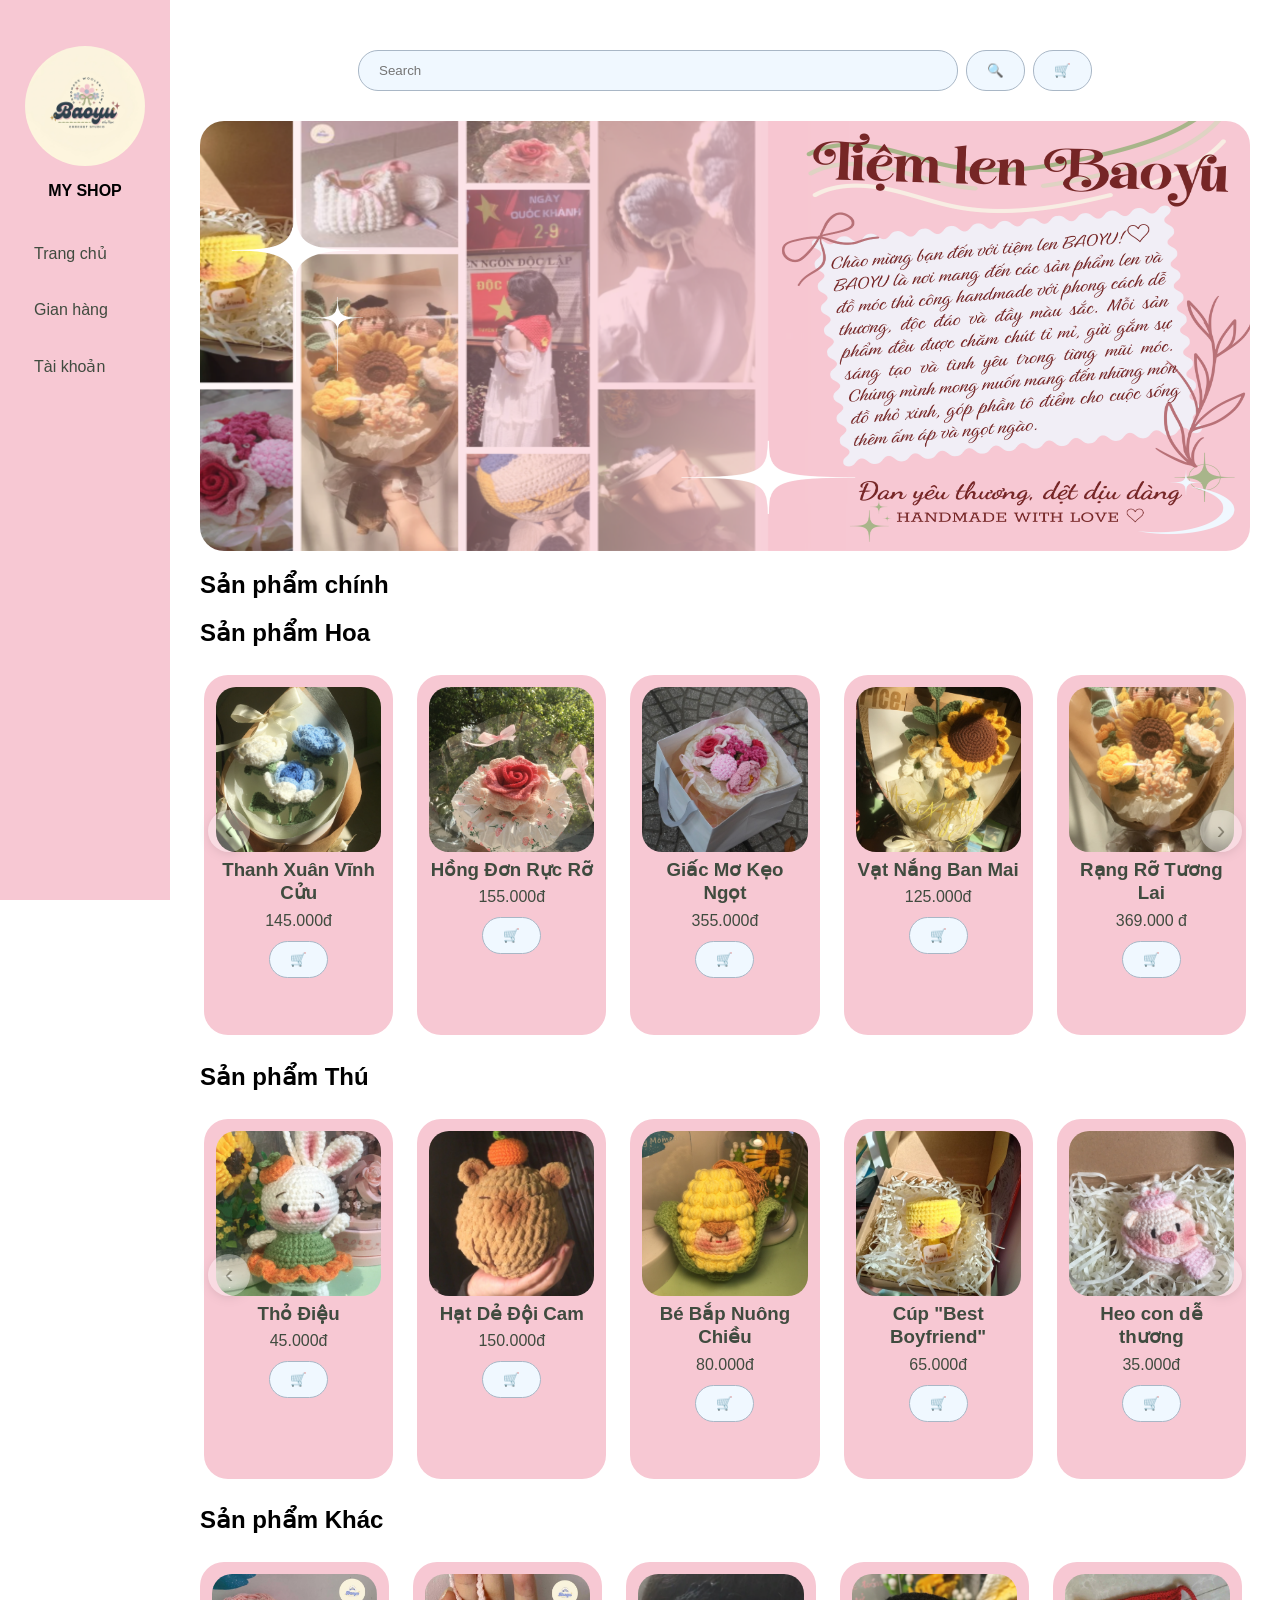
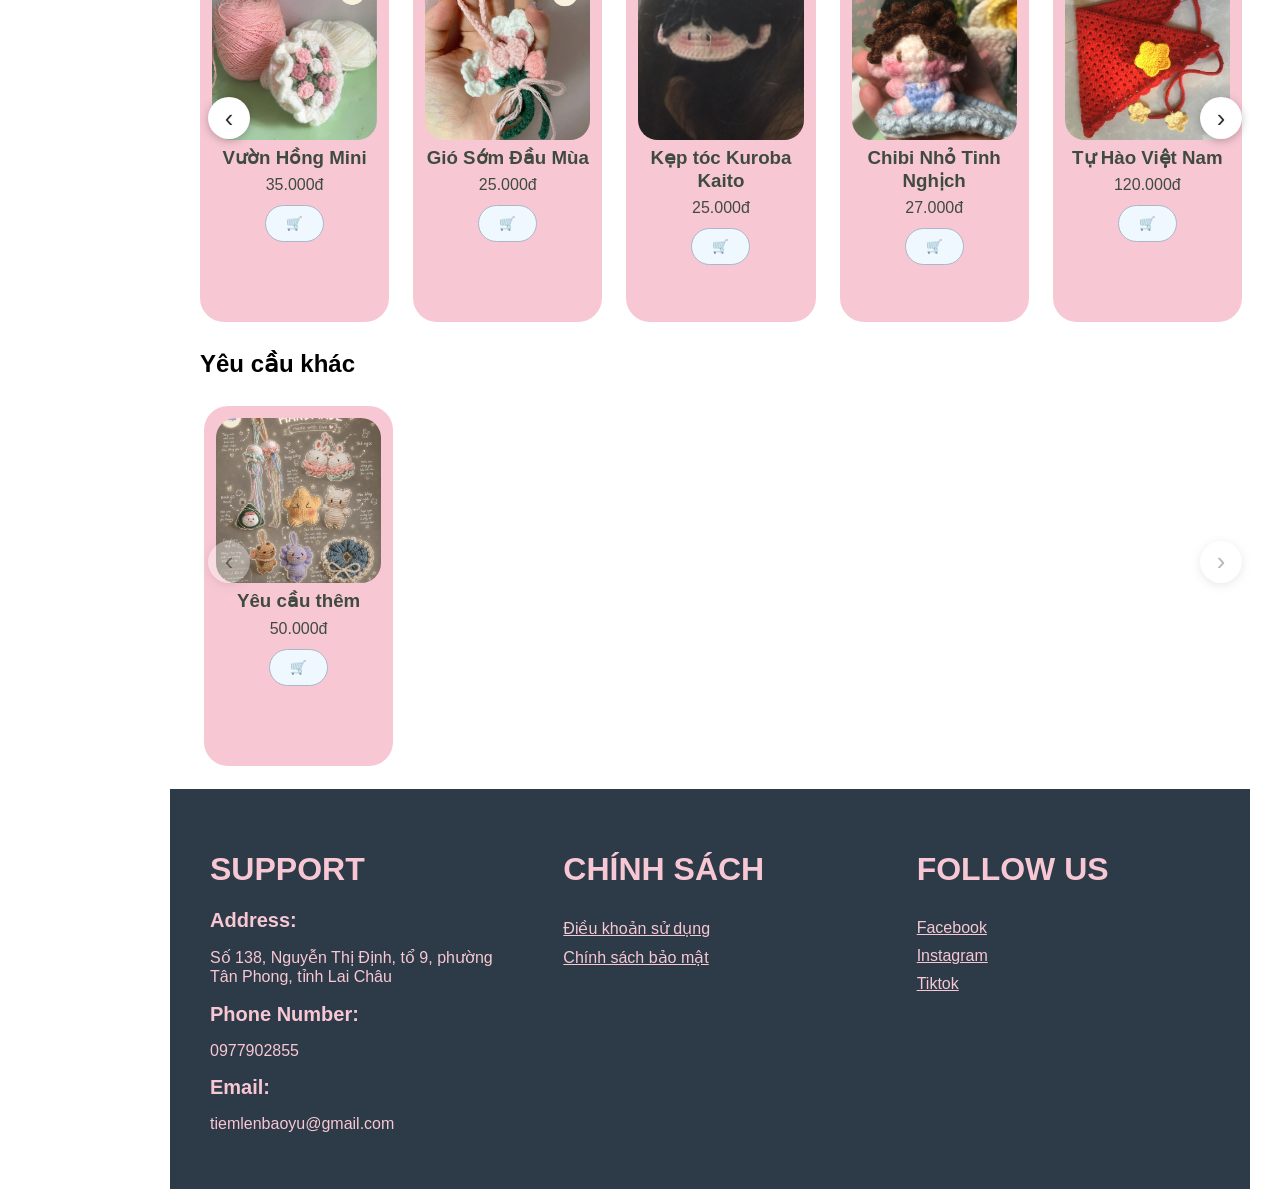
==== index.html @ 22765536 "Add files via upload" ====
<!doctype html>
<html lang="vi">
   <head>
     <meta charset="UTF-8">
     <meta name="viewport" content="width=device-width, initial-scale=1.0">
     <link 
     rel="stylesheet" 
     href="style.css">
     <script src="script.js" defer></script>
     <title>Tiệm len của Baoyuu</title>
   </head>
   <body>
      <header>
         <div class="search-box">
            <input type="text" id="search-input" placeholder="Search" autocomplete="off">
            <button type="button" id="search-btn"> 🔍 </button>
            <button type="button" id="cart-open"> 🛒 </button>
         </div>
      </header>

      <main>
         <div class="container">
            <aside class="left">
               <div class="logo">
                  <img 
                  src="logo 1.jpg"
                  alt="logo">
                  <strong>MY SHOP</strong>
               </div>

               <nav class="menu">
                  <a href="#home">Trang chủ</a>
                  <a href="#shop">Gian hàng</a>
                  <a href="dang-nhap.html">Tài khoản</a>
               </nav>
               
            </aside>
         </div>

         <div class="main-content">
            <section class="about-us" id="home">
               <img src="aboutus.png">
            </section>

   <!-- Gian hàng chính -->
            <section class="main-shop" id="shop">
               <h1> Sản phẩm chính </h1>
            </section>

      <!-- SẢN PHẨM HOA -->
            <section class="slider-wrap">
               <div class="title">
                  <h2> Sản phẩm Hoa</h2>
               </div>

               <button class="slider-btn prev" type="button" aria-label="Xem sản phẩm trước">‹</button>
               <div class="slider-track">
                  <div class="sp">
                     <img src="Sản phẩm\SP Hoa\Blue-rose (1).jpg" alt="Hoa hồng xanh">
                     <h3> Thanh Xuân Vĩnh Cửu </h3>
                     <p class="price"> 145.000đ </p>
                     <button id="add-to-cart" class="cart-1st" data-img="Sản phẩm\SP Hoa\Blue-rose (1).jpg" data-id="Blue-rose" data-name="Thanh Xuân Vĩnh Cửu" data-price="145000">
                        🛒 
                     </button>
                  </div>

                  <div class="sp">
                     <img src="Sản phẩm\SP Hoa\red-rose.jpg" alt="Hoa hồng đỏ">
                     <h3> Hồng Đơn Rực Rỡ </h3>
                     <p class="price"> 155.000đ </p>
                     <button id="add-to-cart" class="cart-1st" data-img="Sản phẩm\SP Hoa\red-rose.jpg" data-id="red-rose" data-name="Hồng Đơn Rực Rỡ " data-price="155000">
                        🛒 
                     </button>
                  </div>

                  <div class="sp">
                     <img src="Sản phẩm\SP Hoa\rose(1).jpg" alt="Hoa hồng">
                     <h3> Giấc Mơ Kẹo Ngọt </h3>
                     <p class="price"> 355.000đ </p>
                     <button id="add-to-cart" class="cart-1st" data-img="Sản phẩm\SP Hoa\rose(1).jpg" data-id="rose" data-name="Giấc Mơ Kẹo Ngọt" data-price="355000">
                        🛒 
                     </button>
                  </div>

                  <div class="sp">
                     <img src="Sản phẩm\SP Hoa\Sunflower-bé (1).jpg" alt="Hướng dương bé">
                     <h3> Vạt Nắng Ban Mai </h3>
                     <p class="price"> 125.000đ </p>
                     <button id="add-to-cart" class="cart-1st" data-img="Sản phẩm\SP Hoa\Sunflower-bé (1).jpg" data-id="sunflower" data-name="Vạt Nắng Ban Mai" data-price="125000">
                        🛒 
                     </button>
                  </div>

                  <div class="sp">
                     <img src="Sản phẩm\SP Hoa\Sunflower-to (4).jpg" alt="Hướng dương bé">
                     <h3> Rạng Rỡ Tương Lai </h3>
                     <p class="price"> 369.000 đ </p>
                     <button id="add-to-cart" class="cart-1st" data-img="Sản phẩm\SP Hoa\Sunflower-to (4).jpg" data-id="sunflower-to" data-name="Rạng Rỡ Tương Lai" data-price="369000">
                        🛒 
                     </button>
                  </div>
               </div>

               <button class="slider-btn next" type="button" aria-label="Xem sản phẩm sau">›</button>
            </section>

      <!-- SẢN PHẨM THÚ -->
            <section class="slider-wrap">
               <div class="title">
                     <h2> Sản phẩm Thú</h2>
               </div>
               <button class="slider-btn prev" type="button" aria-label="Xem sản phẩm trước">‹</button>
               <div class="slider-track">
                  <div class="sp">
                     <img src="Sản phẩm\SP Thú\bun (1).jpg" alt="Thỏ">
                     <h3> Thỏ Điệu </h3>
                     <p class="price"> 45.000đ </p>
                     <button id="add-to-cart" class="cart-1st" data-img="Sản phẩm\SP Thú\bun (1).jpg" data-id="tho-01" data-name="Thỏ Điệu" data-price="45000">
                        🛒 
                     </button>
                  </div>

                  <div class="sp">
                     <img src="Sản phẩm\SP Thú\capy (1).jpg" alt="Capybara">
                     <h3> Hạt Dẻ Đội Cam </h3>
                     <p class="price"> 150.000đ </p>
                     <button id="add-to-cart" class="cart-1st" data-img="Sản phẩm\SP Thú\capy (1).jpg" data-id="capy-01" data-name="Hạt Dẻ Đội Cam" data-price="150000">
                        🛒 
                     </button>
                  </div>

                  <div class="sp">
                     <img src="Sản phẩm\SP Thú\corn (1).jpg" alt="Ngô">
                     <h3> Bé Bắp Nuông Chiều </h3>
                     <p class="price"> 80.000đ </p>
                     <button id="add-to-cart" class="cart-1st" data-img="Sản phẩm\SP Thú\corn (1).jpg" data-id="corn-01" data-name="Bé Bắp Nuông Chiều" data-price="80000">
                        🛒 
                     </button>
                  </div>

                  <div class="sp">
                     <img src="Sản phẩm\SP Thú\cup (1).jpg" alt="Cup">
                     <h3> Cúp "Best Boyfriend"</h3>
                     <p class="price"> 65.000đ </p>
                     <button id="add-to-cart" class="cart-1st" data-img="Sản phẩm\SP Thú\cup (1).jpg" data-id="cup-01" data-name="Cúp Best Boyfriend" data-price="65000">
                        🛒 
                     </button>
                  </div>

                  <div class="sp">
                     <img src="Sản phẩm\SP Thú\heo(5).jpg" alt="Heo">
                     <h3> Heo con dễ thương </h3>
                     <p class="price"> 35.000đ </p>
                     <button id="add-to-cart" class="cart-1st" data-img="Sản phẩm\SP Thú\heo(5).jpg" data-id="heo" data-name="Heo con dễ thương" data-price="35000">
                        🛒 
                     </button>
                  </div>
               </div>

               <button class="slider-btn next" type="button" aria-label="Xem sản phẩm sau">›</button>
            </section>

      <!-- SẢN PHẨM KHÁC -->
            <section class="slider-wrap">
               <div class="title">
                     <h2> Sản phẩm Khác</h2>
               </div>

               <button class="slider-btn prev" type="button" aria-label="Xem sản phẩm trước">‹</button>
               <div class="slider-track">
                  <div class="sp">
                     <img src="Sản phẩm\SP Khác\Bó hồng mini.jpg" alt="minirose">
                     <h3> Vườn Hồng Mini </h3>
                     <p class="price"> 35.000đ </p>
                     <button id="add-to-cart" class="cart-1st" data-img="Sản phẩm\SP Khác\Bó hồng mini.jpg" data-id="minirose" data-name="Vườn Hồng Mini" data-price="35000">
                        🛒 
                     </button>
                  </div>

                  <div class="sp">
                     <img src="Sản phẩm\SP Khác\charm hoa.jpg" alt="charm-hoa">
                     <h3> Gió Sớm Đầu Mùa </h3>
                     <p class="price"> 25.000đ </p>
                     <button id="add-to-cart" class="cart-1st" data-img="Sản phẩm\SP Khác\charm hoa.jpg" data-id="charm-hoa" data-name="Gió Sớm Đầu Mùa" data-price="25000">
                        🛒 
                     </button>
                  </div>

                  <div class="sp">
                     <img src="Sản phẩm\SP Khác\Kẹp (1).jpg" alt="Kẹp">
                     <h3> Kẹp tóc Kuroba Kaito </h3>
                     <p class="price"> 25.000đ </p>
                     <button id="add-to-cart" class="cart-1st" data-img="Sản phẩm\SP Khác\Kẹp (1).jpg" data-id="kep" data-name="Kẹp tóc Kuroba Kaito" data-price="25000">
                        🛒 
                     </button>
                  </div>

                  <div class="sp">
                     <img src="Sản phẩm\SP Khác\kẹp full body (1).jpg" alt="Kẹp doll">
                     <h3> Chibi Nhỏ Tinh Nghịch </h3>
                     <p class="price"> 27.000đ </p>
                     <button id="add-to-cart" class="cart-1st" data-img="Sản phẩm\SP Khác\kẹp full body (1).jpg" data-id="kep-doll" data-name="Chibi Nhỏ Tinh Nghịch" data-price="27000">
                        🛒 
                     </button>
                  </div>

                  <div class="sp">
                     <img src="Sản phẩm\SP Khác\khăn cờ đỏ (1).jpg" alt="Khăn">
                     <h3> Tự Hào Việt Nam </h3>
                     <p class="price"> 120.000đ </p>
                     <button id="add-to-cart" class="cart-1st" data-img="Sản phẩm\SP Khác\khăn cờ đỏ (1).jpg" data-id="khan" data-name="Tự Hào Việt Nam" data-price="120000">
                        🛒 
                     </button>
                  </div>

                  <div class="sp">
                     <img src="Sản phẩm\SP Khác\Túi may mắn (1).jpg" alt="túi">
                     <h3> Túi Tấm Cám "Kẹo Bông Điệu Đà" </h3>
                     <p class="price"> 45.000đ </p>
                     <button id="add-to-cart" class="cart-1st" data-img="Sản phẩm\SP Khác\Túi may mắn (1).jpg" data-id="tui" data-name="Túi Tấm Cám Kẹo Bông Điệu Đà" data-price="45000">
                        🛒 
                     </button>
                  </div>

                  <div class="sp">
                     <img src="Sản phẩm\SP Khác\túi đeo tay.jpg" alt="túi đeo">
                     <h3> Mây Trắng Quai Hồng </h3>
                     <p class="price"> 200.000đ </p>
                     <button id="add-to-cart" class="cart-1st" data-img="Sản phẩm\SP Khác\túi đeo tay.jpg" data-id="tui-deo" data-name="Mây Trắng Quai Hồng" data-price="20000">
                        🛒 
                     </button>
                  </div>

                  <div class="sp">
                     <img src="Sản phẩm\SP Khác\Túi-sao (1).jpg" alt="Túi sao">
                     <h3> Ngôi Sao May Mắn </h3>
                     <p class="price"> 180.000đ </p>
                     <button id="add-to-cart" class="cart-1st" data-img="Sản phẩm\SP Khác\Túi-sao (1).jpg" data-id="tui-sao" data-name="Ngôi Sao May Mắn" data-price="180000">
                        🛒 
                     </button>
                  </div>

                  <div class="sp">
                     <img src="Sản phẩm\SP Khác\Volleyball (1).jpg" alt="volleyball">
                     <h3> Bóng Chuyền Năng Động </h3>
                     <p class="price"> 220.000đ </p>
                     <button id="add-to-cart" class="cart-1st" data-img="Sản phẩm\SP Khác\Volleyball (1).jpg" data-id="volleyball" data-name="Bóng Chuyền Năng Động" data-price="220000">
                        🛒 
                     </button>
                  </div>

                  <div class="sp">
                     <img src="Sản phẩm\SP Khác\Scrunches (1).jpg" alt="Scrunches">
                     <h3> Mây Xanh Điệu Đà </h3>
                     <p class="price"> 55.000đ </p>
                     <button id="add-to-cart" class="cart-1st" data-img="Sản phẩm\SP Khác\Scrunches (1).jpg" data-id="Scrunches" data-name="Mây Xanh Điệu Đà " data-price="55000">
                        🛒 
                     </button>
                  </div>

               </div>

               <button class="slider-btn next" type="button" aria-label="Xem sản phẩm sau">›</button>
            </section>

      <!-- YÊU CẦU RIÊNG -->
            <section class="slider-wrap">
               <div class="title">
                     <h2> Yêu cầu khác </h2>
               </div>

               <button class="slider-btn prev" type="button" aria-label="Xem sản phẩm trước">‹</button>
               <div class="slider-track">
                  <div class="sp">
                     <img src="Sản phẩm\SP Khác\móc khóa xinh.jpg" alt="Custom">
                     <h3> Yêu cầu thêm </h3>
                     <p class="price"> 50.000đ </p>
                     <button id="add-to-cart" class="cart-1st" data-img="Sản phẩm\SP Khác\móc khóa xinh.jpg" data-id="custom" data-name="Yêu cầu thêm" data-price="50000">
                        🛒 
                     </button>
                  </div>
               </div>
               <button class="slider-btn next" type="button" aria-label="Xem sản phẩm sau">›</button>
            </section>
         </div>

   <!-- Pop-up theo dõi đơn -->
         <div id="order-cart" class="cart-overlay">
            <div class="cart-content">
               <button type="button" class="close-cart"> ✕ </button>
               <h2> GIỎ HÀNG CỦA BẠN </h2>

               <div id="cart-items">
                  <p class="empty-cart"> Chưa có sản phẩm nào trong giỏ hàng của bạn </p>
               </div>

               <div class="cart-summary">
                  <strong> Tổng tiền: <span id="cart-total">0đ</span></strong>
               </div>

               <label for="cart-note" class="note-label"> Ghi chú cho tiệm</label>
               <textarea id="cart-note" rows="3" maxlength="300"
                  placeholder="Ví dụ: đổi màu hoa sang hồng, gói quà, giao giờ hành chính..."></textarea>

               <button type="button" id="checkout-btn" class="checkout-btn">Thanh toán</button>

            </div>
         </div>

      </main>

      
      <footer id="footer">

         <div class="footer-column">
            <h1> SUPPORT </h1>
            <div class="support-item">
               <h2> Address: </h2>
                  <p> Số 138, Nguyễn Thị Định, tổ 9, phường Tân Phong, tỉnh Lai Châu </p>

               <h2> Phone Number: </h2>
                  <p> 0977902855 </p>

               <h2> Email: </h2>
                  <p> tiemlenbaoyu@gmail.com </p>
            </div>
         </div>
         
         <div class="footer-column">
            <div class="follow">
               <h1> CHÍNH SÁCH </h1>

               <a href="dieu-khoan.html"> Điều khoản sử dụng </a>
               <a href="chinh-sach-bao-mat.html"> Chính sách bảo mật </a>
            </div>
         </div>

         <div class="footer-column">
            <div class="follow">
               <h1> FOLLOW US </h1>

               <a href="https://www.facebook.com/share/1FycUF4z9r/?mibextid=wwXIfr "> Facebook </a>
               <a href="https://www.instagram.com/dbngoc_181"> Instagram </a>
               <a href="https://www.tiktok.com/@baoyu181"> Tiktok </a>

            </div>
         </div>

      </footer>

      
   </body> 
</html>
---- style.css ----
* {
    box-sizing: border-box;
}
/*full screen*/
body {
    margin-left: 200px;
    margin-right: 30px;
    height: 100vh;
    font-family: Arial, Helvetica, sans-serif;
}
/*thanh tìm kiếm*/
.search-box {
    display: flex;
    gap: 8px;
    justify-content: center;
    margin-top: 50px;
}

.search-box input {
    width: 600px;
    padding: 12px 20px;
    border: 1px solid #A9B7C6;
    border-radius: 20px;
    outline: none;
    background-color: aliceblue;
;
}
.search-box button , .cart-1st {
    padding: 10px 20px;
    border: none;
    border-radius: 20px;
    cursor: pointer;
    background-color: aliceblue;
    border: 1px solid #A9B7C6;
}

/*About us*/
/*.about-us{
    display: flex;
    flex-direction: row;
    justify-content: center;
    width: 100%;
    gap: 20px;
}*/
.about-us img{
    width: 100%;
    height: 430px;
    background-color: #f7c8d3;
    border-radius: 24px;
    color: #A8B58A;

    display: block;
    justify-content: center;
    align-items: center;
    text-align: center;
    margin-top: 30px;
}

 /*sp chính*/
.slider-wrap {
    margin-bottom: 15px;
    display: block;
    color: #000;
    position: relative;
    width: 100%;
    min-width: 0;
}
.slider-track {
    /*display: flex;
    flex-direction: row;*/

    display: flex;
    gap: 24px;
    overflow-x: auto;
    scroll-snap-type: x mandatory;
    scroll-behavior: smooth;
    scrollbar-width: none;  /* ẩn thanh cuộn trên Firefox */
    padding: 8px 4px;
}
.slider-track::-webkit-scrollbar { display: none; } /* ẩn thanh cuộn trên Edge/Chrome */

.slider-track .sp {
    flex: 0 0 calc((100% - 4 * 24px) / 5);
    scroll-snap-align: start;

    display: flex;
    flex-direction: column;
    width: 180px;
    height: 360px;
    align-items: center;
    text-align: center;
    gap: 6px;
    padding: 12px;
    background-color:#f7c8d3;
    border-radius: 24px;
    color: #404b3f;

}

.slider-btn {
  position: absolute;
  top: 50%;
  transform: translateY(-50%);
  z-index: 2;
  width: 42px;
  height: 42px;
  border: 0;
  border-radius: 50%;
  background: #fff;
  color: #333;
  font-size: 1.6rem;
  line-height: 1;
  cursor: pointer;
  box-shadow: 0 2px 8px rgba(0, 0, 0, .25);
}
.slider-btn.prev { left: 8px; }
.slider-btn.next { right: 8px; }
.slider-btn:disabled { opacity: .35; cursor: default; }

/* Màn hình nhỏ: hiện 2 sản phẩm */
@media (max-width: 760px) {
    .slider-track .product { flex-basis: calc((100% - 24px) / 2); }
}

.slider-track .sp img {
   width: 100%;
   aspect-ratio: 1/1;
   object-fit: cover;
   border-radius: 20px;
}

.slider-track .sp h3,
.slider-track .sp p {
    margin: 0;
    line-height: 1.25;
}

.slider-track .sp button{
    margin-top: 4px
}

.main-content {
  min-width: 0;
  overflow-x: hidden;
}

/*Thanh bên trái*/
.left {
    width: 170px;
    height: 100vh;
    background-color: #f7c8d3;
    padding: 30px 20px;
    position: fixed;
    top: 0;
    left: 0;
}

/*logo*/
.logo {
    text-align: center;
    margin: auto;
    margin-top: 16px;
    margin-bottom: 30px;
}
.logo img {
    height: 120px;
    width: 120px;
    display: block;
    margin: auto;
    margin-bottom: 16px;
    border-radius: 90px;
}


/*Thanh điều hướng*/
.left nav a{
    display: block;
    text-decoration: none;
    color: #404b3f;
    padding: 14px;
    margin-bottom: 10px;
    border-radius: 8px;
}
.left nav a:hover {
    background-color: #A8B58A;
}

/*cuối trang*/
#footer {
    display: flex;
    justify-content: space-between;
    gap: 60px;
    padding: 40px;
    background-color:#2D3A47;
    margin-left: -30px;
    color: #f7c8d3;
}

.footer-column {
    flex: 1;
}

.footer-column h2 {
    font-size: 20px;
    margin-bottom: 15px;
}


.follow {
   display: flex;
   flex-direction: column;
   gap: 10px;
}
.follow a{
    color: #f7c8d3;
}

/*giỏ hàng pop up - ẩn*/
.cart-overlay {
    position: fixed;
    top: 0;
    right: -350px;
    width: 320px;
    height: 100%;
    background-color: #fff;
    box-shadow: -2px 0 8px rgba(0,0,0,0.2);
    padding: 16px;
    transition: right 0.3s;
    z-index: 1000;
}
.cart-overlay.open {
    right: 0
}

/*khung giỏ hàng pop up*/
.cart-content {
    display: flex;
    flex-direction: column;
    align-items: flex-start;
    gap: 8px;
}

.cart-item {
    display: flex;
    flex-direction: column;
    gap: 16px;   
    font-size: 14px;
}

.item-name {
  font-weight: bold;
  display: block;
}

.cart-summary {
  margin-top: 15px;
  padding-top: 10px;
  border-top: 2px solid #333;
  font-size: 16px;
}
.empty-cart {
    font-style: italic;
}

.note-label {
  display: block;
  margin: 18px 0 6px;
  font-weight: 700;
}
#cart-note {
  width: 100%;
  padding: 10px 12px;
  font: inherit;
  border: 1.5px solid #ccc;
  border-radius: 10px;
  resize: vertical;
}
#cart-note:focus-visible { outline: 3px solid #A8B58A; outline-offset: 2px; }

.checkout-btn {
  width: 100%;
  margin-top: 14px;
  padding: 14px;
  border: 0;
  border-radius: 10px;
  background: #A8B58A;
  color: #fff;
  font: inherit;
  font-weight: 700;
  font-size: 1rem;
  cursor: pointer;
}
.checkout-btn:hover { filter: brightness(.95); }
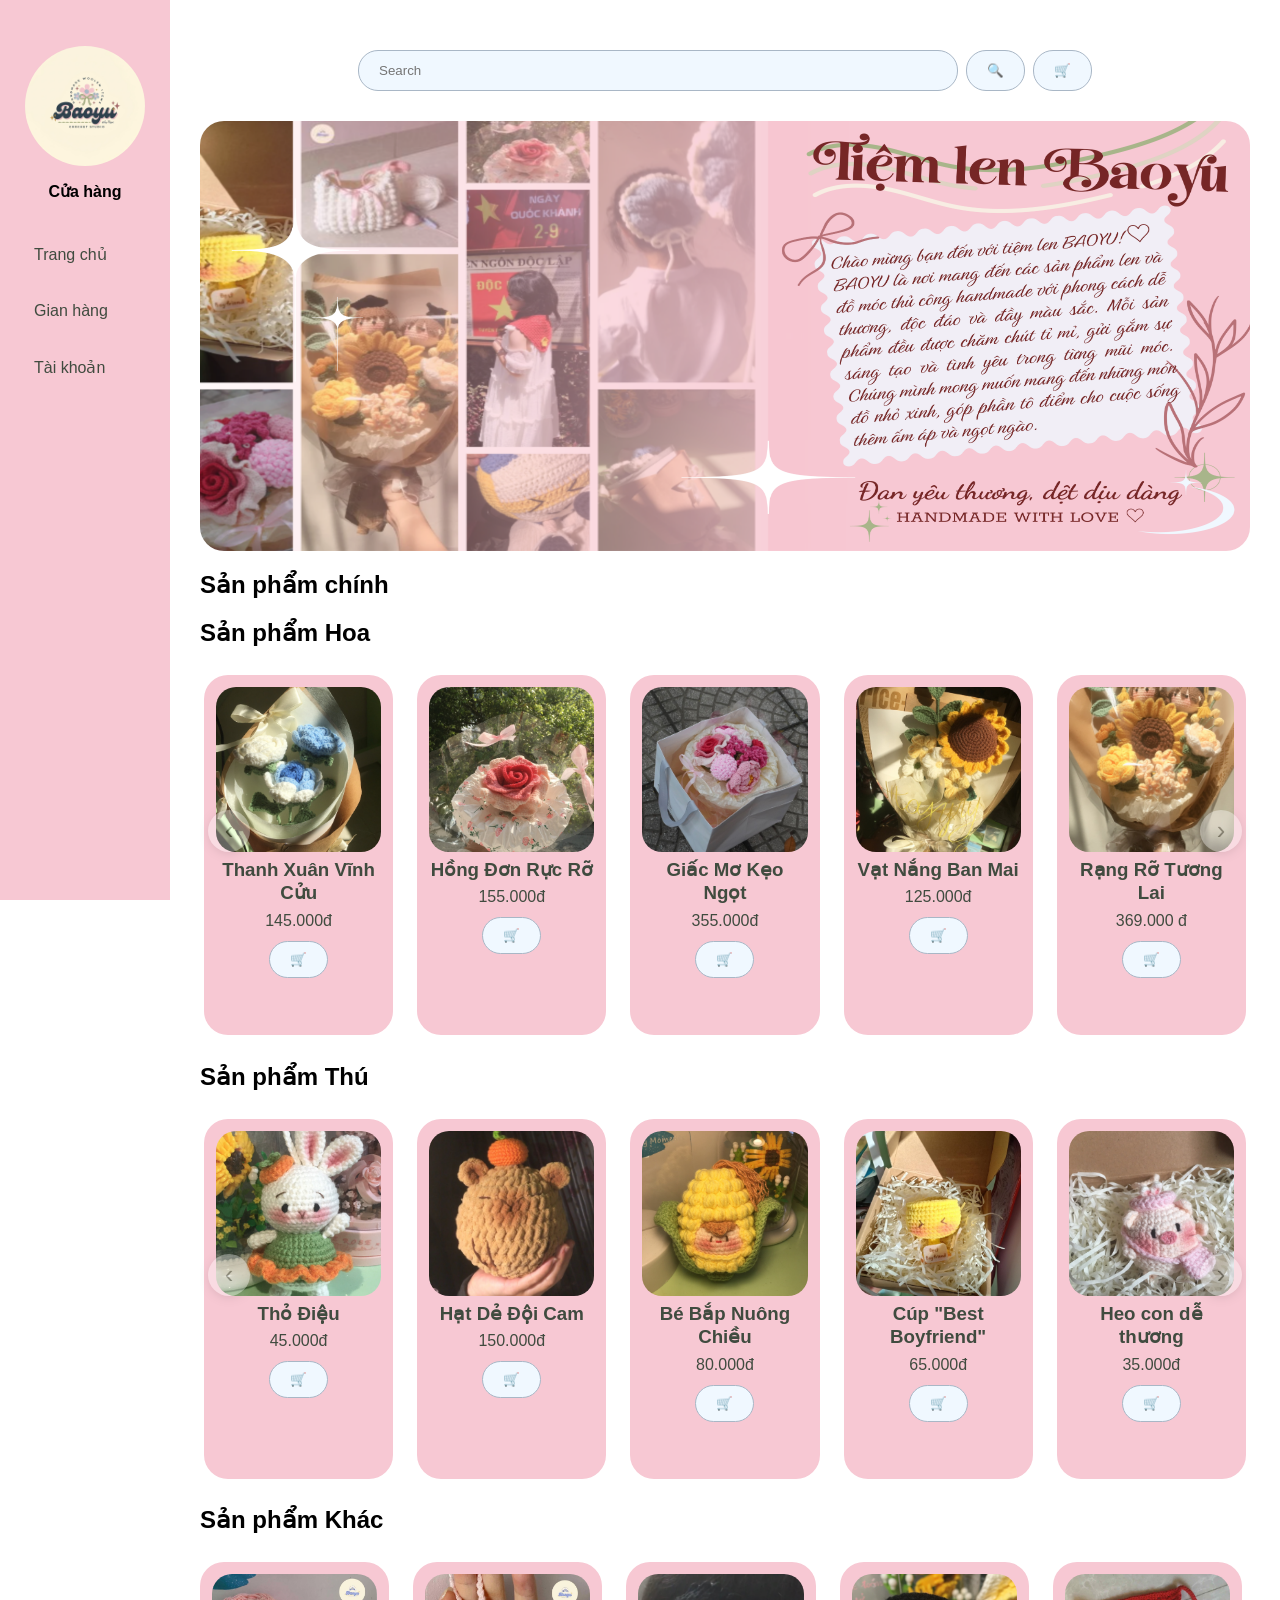
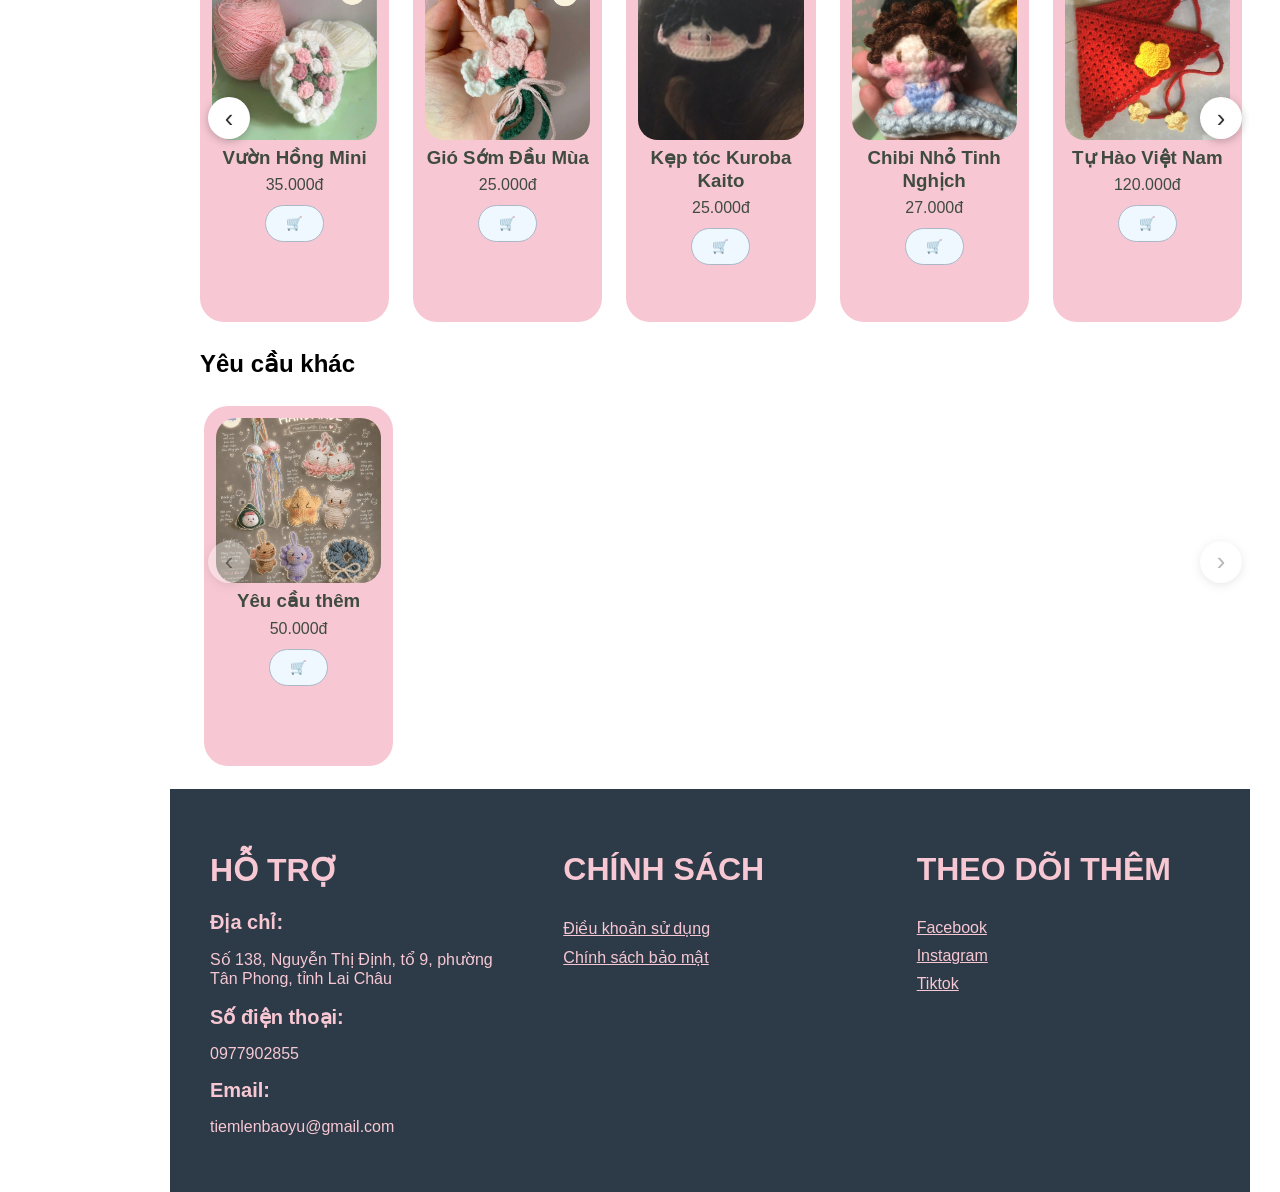
==== commit 02e368cf: "Update index.html" ====
--- a/index.html
+++ b/index.html
@@ -25,7 +25,7 @@
                   <img 
                   src="logo 1.jpg"
                   alt="logo">
-                  <strong>MY SHOP</strong>
+                  <strong>Cửa hàng</strong>
                </div>
 
                <nav class="menu">
@@ -313,12 +313,12 @@
       <footer id="footer">
 
          <div class="footer-column">
-            <h1> SUPPORT </h1>
+            <h1> HỖ TRỢ </h1>
             <div class="support-item">
-               <h2> Address: </h2>
+               <h2> Địa chỉ: </h2>
                   <p> Số 138, Nguyễn Thị Định, tổ 9, phường Tân Phong, tỉnh Lai Châu </p>
 
-               <h2> Phone Number: </h2>
+               <h2> Số điện thoại: </h2>
                   <p> 0977902855 </p>
 
                <h2> Email: </h2>
@@ -337,7 +337,7 @@
 
          <div class="footer-column">
             <div class="follow">
-               <h1> FOLLOW US </h1>
+               <h1> THEO DÕI THÊM </h1>
 
                <a href="https://www.facebook.com/share/1FycUF4z9r/?mibextid=wwXIfr "> Facebook </a>
                <a href="https://www.instagram.com/dbngoc_181"> Instagram </a>
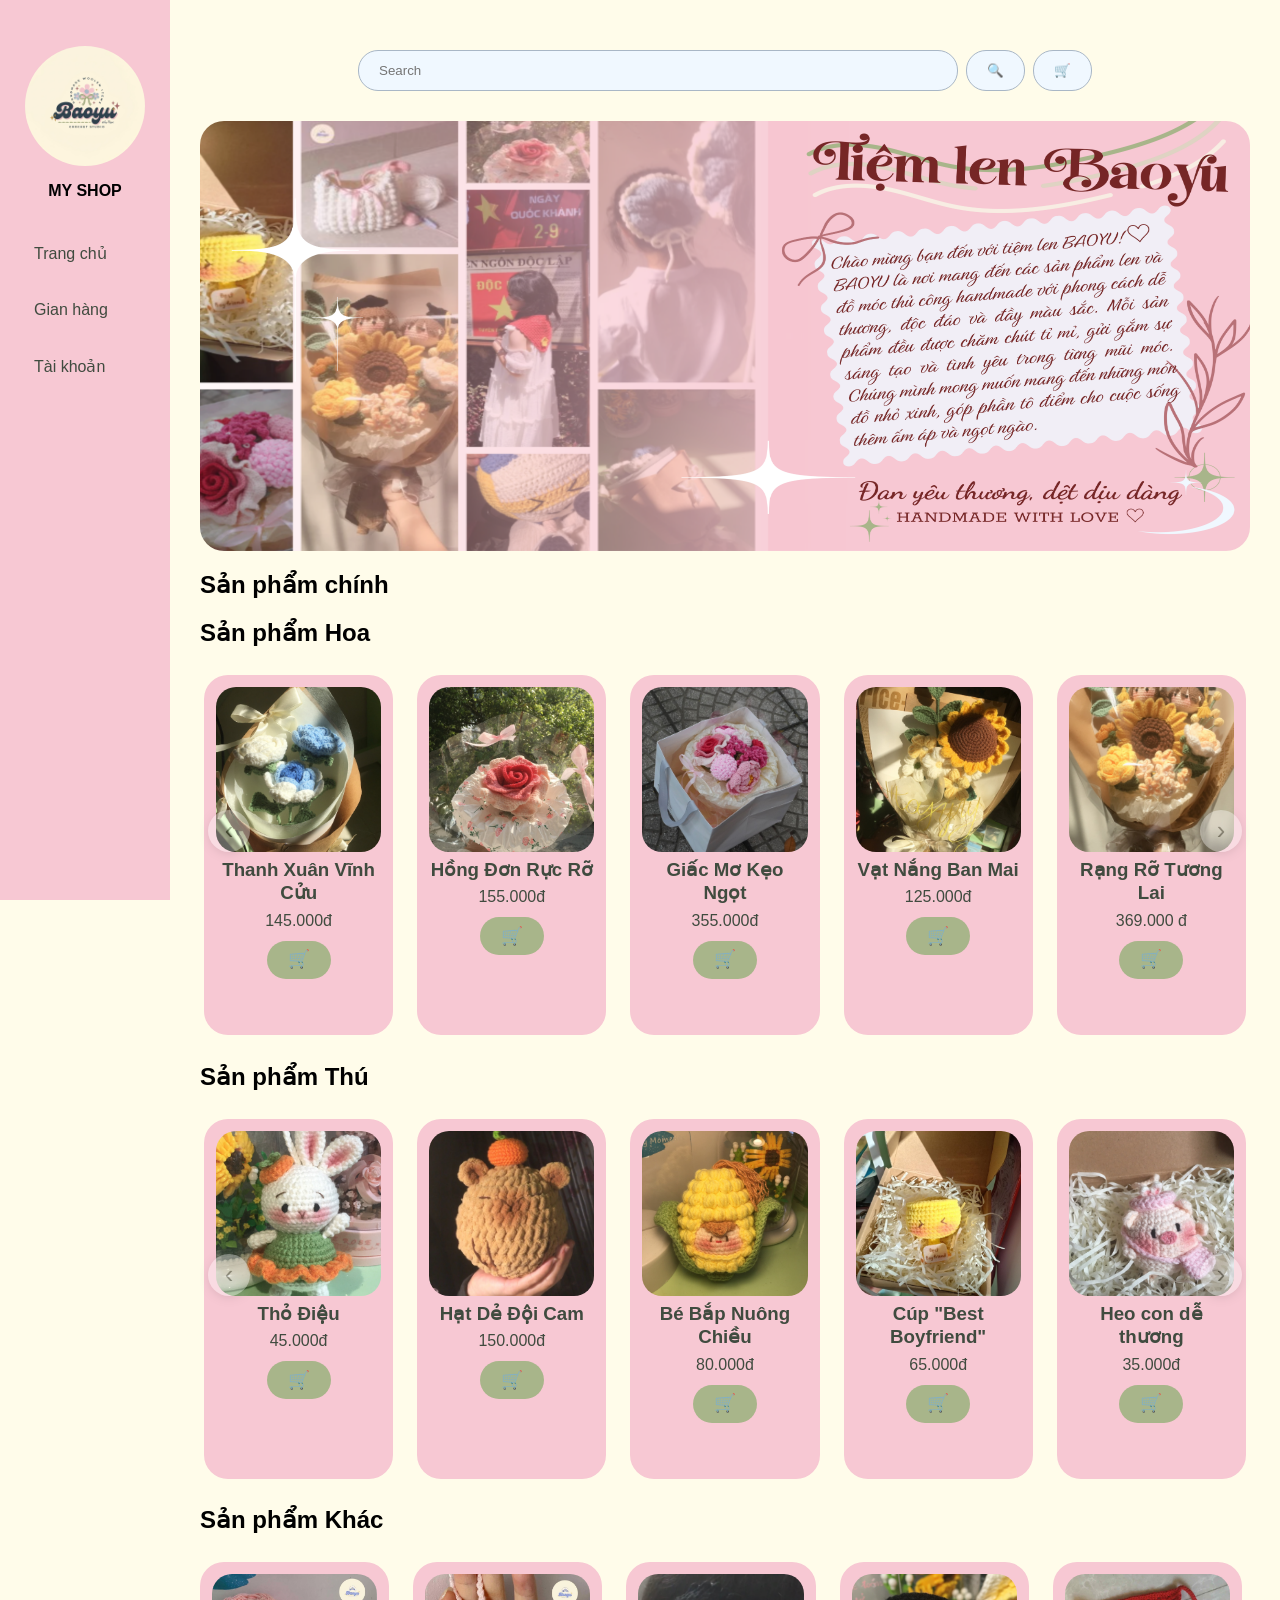
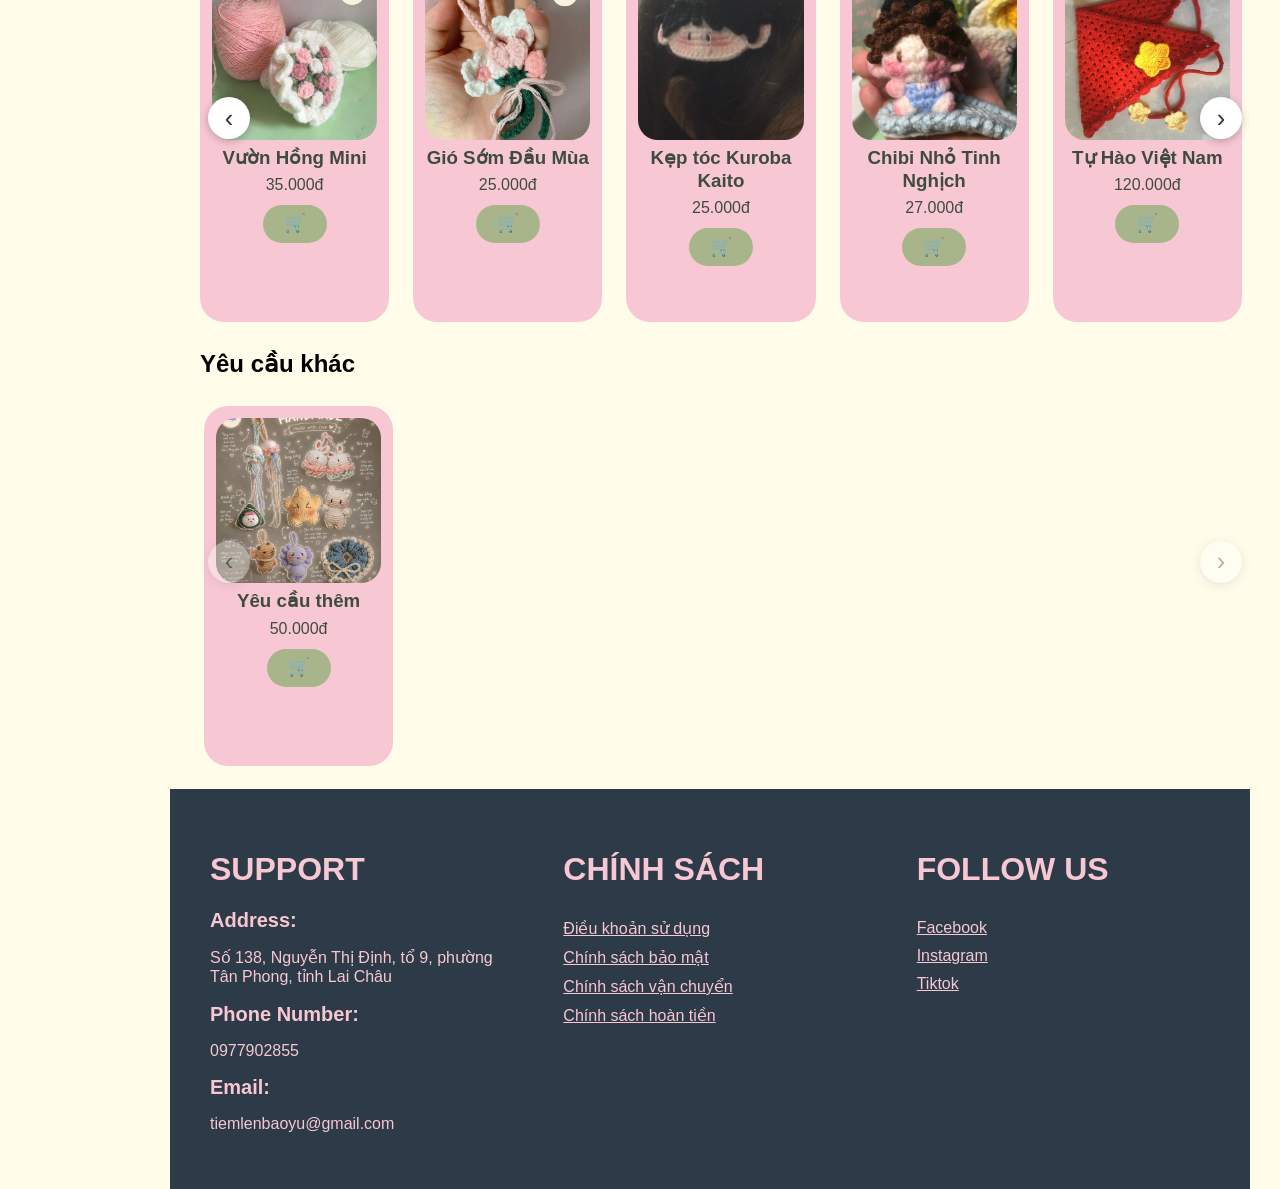
==== commit 92f6b7b2: "Update index.html" ====
--- a/index.html
+++ b/index.html
@@ -25,7 +25,7 @@
                   <img 
                   src="logo 1.jpg"
                   alt="logo">
-                  <strong>Cửa hàng</strong>
+                  <strong>MY SHOP</strong>
                </div>
 
                <nav class="menu">
@@ -226,7 +226,7 @@
                      <img src="Sản phẩm\SP Khác\túi đeo tay.jpg" alt="túi đeo">
                      <h3> Mây Trắng Quai Hồng </h3>
                      <p class="price"> 200.000đ </p>
-                     <button id="add-to-cart" class="cart-1st" data-img="Sản phẩm\SP Khác\túi đeo tay.jpg" data-id="tui-deo" data-name="Mây Trắng Quai Hồng" data-price="20000">
+                     <button id="add-to-cart" class="cart-1st" data-img="Sản phẩm\SP Khác\túi đeo tay.jpg" data-id="tui-deo" data-name="Mây Trắng Quai Hồng" data-price="200000">
                         🛒 
                      </button>
                   </div>
@@ -313,12 +313,12 @@
       <footer id="footer">
 
          <div class="footer-column">
-            <h1> HỖ TRỢ </h1>
+            <h1> SUPPORT </h1>
             <div class="support-item">
-               <h2> Địa chỉ: </h2>
+               <h2> Address: </h2>
                   <p> Số 138, Nguyễn Thị Định, tổ 9, phường Tân Phong, tỉnh Lai Châu </p>
 
-               <h2> Số điện thoại: </h2>
+               <h2> Phone Number: </h2>
                   <p> 0977902855 </p>
 
                <h2> Email: </h2>
@@ -332,12 +332,14 @@
 
                <a href="dieu-khoan.html"> Điều khoản sử dụng </a>
                <a href="chinh-sach-bao-mat.html"> Chính sách bảo mật </a>
+               <a href="chinh-sach-van-chuyen.html"> Chính sách vận chuyển</a>
+               <a href="chinh-sach-hoan-tien.html"> Chính sách hoàn tiền</a>
             </div>
          </div>
 
          <div class="footer-column">
             <div class="follow">
-               <h1> THEO DÕI THÊM </h1>
+               <h1> FOLLOW US </h1>
 
                <a href="https://www.facebook.com/share/1FycUF4z9r/?mibextid=wwXIfr "> Facebook </a>
                <a href="https://www.instagram.com/dbngoc_181"> Instagram </a>
--- a/style.css
+++ b/style.css
@@ -7,6 +7,7 @@
     margin-right: 30px;
     height: 100vh;
     font-family: Arial, Helvetica, sans-serif;
+    background-color: rgb(255, 252, 234);
 }
 /*thanh tìm kiếm*/
 .search-box {
@@ -290,4 +291,95 @@
   font-size: 1rem;
   cursor: pointer;
 }
-.checkout-btn:hover { filter: brightness(.95); }+.checkout-btn:hover { filter: brightness(.95); }
+
+/* ===== GIỎ HÀNG: DANH SÁCH CUỘN ĐƯỢC, TỔNG TIỀN CỐ ĐỊNH ===== */
+.cart-content {
+  height: 100%;
+  overflow: hidden;
+}
+#cart-items {
+  flex: 1 1 auto;
+  min-height: 0;          /* thiếu dòng này là không cuộn được */
+  width: 100%;
+  overflow-y: auto;
+  padding-right: 6px;
+}
+.close-cart,
+.cart-content > h2,
+.cart-summary,
+.note-label,
+#cart-note,
+.checkout-btn {
+  flex-shrink: 0;
+}
+.cart-summary { width: 100%; }
+
+/* ===== NÚT − VÀ + TRONG GIỎ ===== */
+.qty-box {
+  display: inline-flex;
+  align-items: center;
+  gap: 4px;
+  background: #fff;
+  border-radius: 999px;
+  padding: 3px;
+}
+.qty-box span {
+  min-width: 28px;
+  text-align: center;
+  font-weight: 700;
+}
+.qty-btn {
+  width: 30px;
+  height: 30px;
+  border: 0;
+  border-radius: 50%;
+  background: #A8B58A;
+  color: #fff;
+  font-size: 1.1rem;
+  line-height: 1;
+  font-weight: 700;
+  cursor: pointer;
+  display: grid;
+  place-items: center;
+}
+.qty-btn:hover { filter: brightness(.92); }
+.qty-btn:active { transform: scale(.92); }
+
+/* ===== NÚT ✕ ĐÓNG GIỎ ===== */
+.close-cart {
+  width: 38px;
+  height: 38px;
+  border: 0;
+  border-radius: 50%;
+  background: #f7c8d3;
+  color: #222;
+  font-size: 1.1rem;
+  cursor: pointer;
+  display: grid;
+  place-items: center;
+}
+.close-cart:hover { filter: brightness(.93); }
+
+/* ===== NÚT 🛒 TRÊN THẺ SẢN PHẨM ===== */
+.cart-1st {
+  min-width: 64px;
+  height: 38px;
+  padding: 0 18px;
+  border: 0;
+  border-radius: 999px;
+  background: #A8B58A;
+  color: #fff;
+  font-size: 1.1rem;
+  cursor: pointer;
+  transition: transform .1s, filter .15s;
+}
+.cart-1st:hover { filter: brightness(.92); }
+.cart-1st:active { transform: scale(.94); }
+
+/* ===== NÚT THANH TOÁN ===== */
+.checkout-btn {
+  border-radius: 999px;
+  transition: filter .15s, transform .1s;
+}
+.checkout-btn:active { transform: scale(.98); }
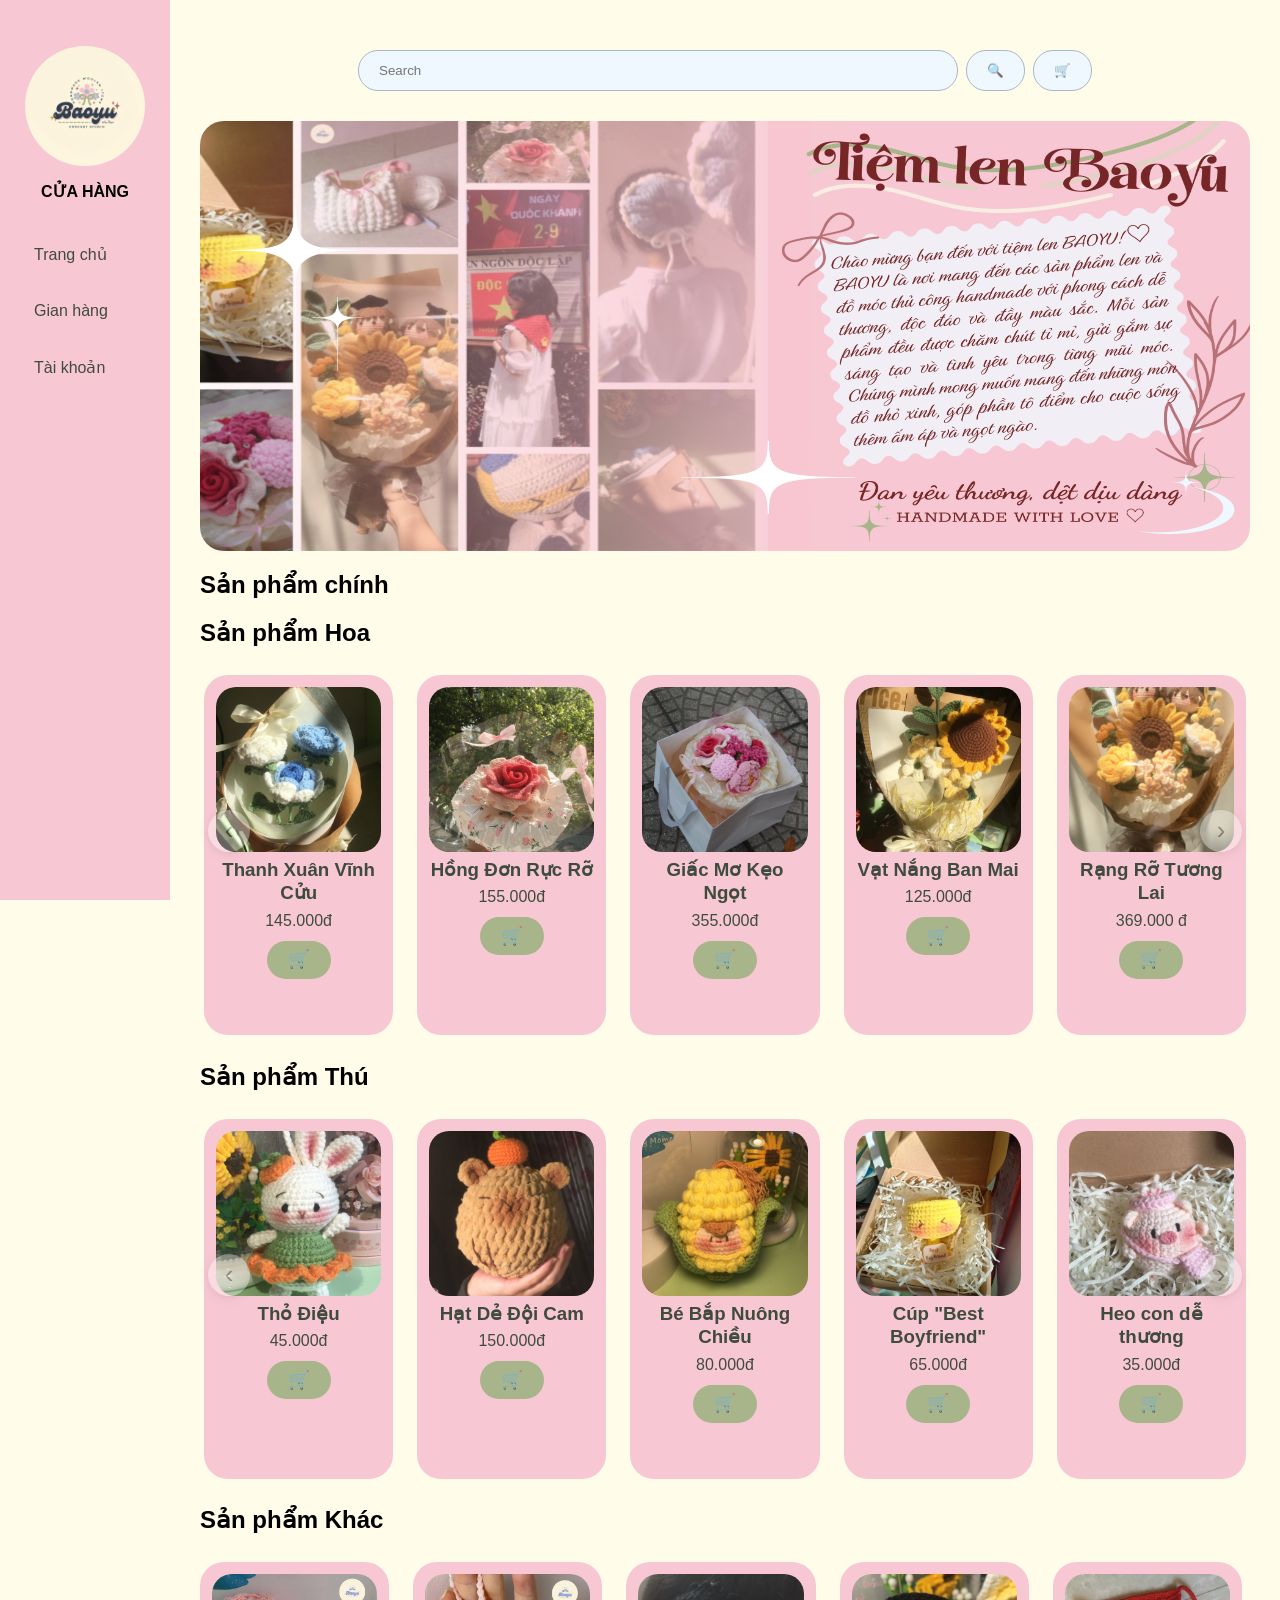
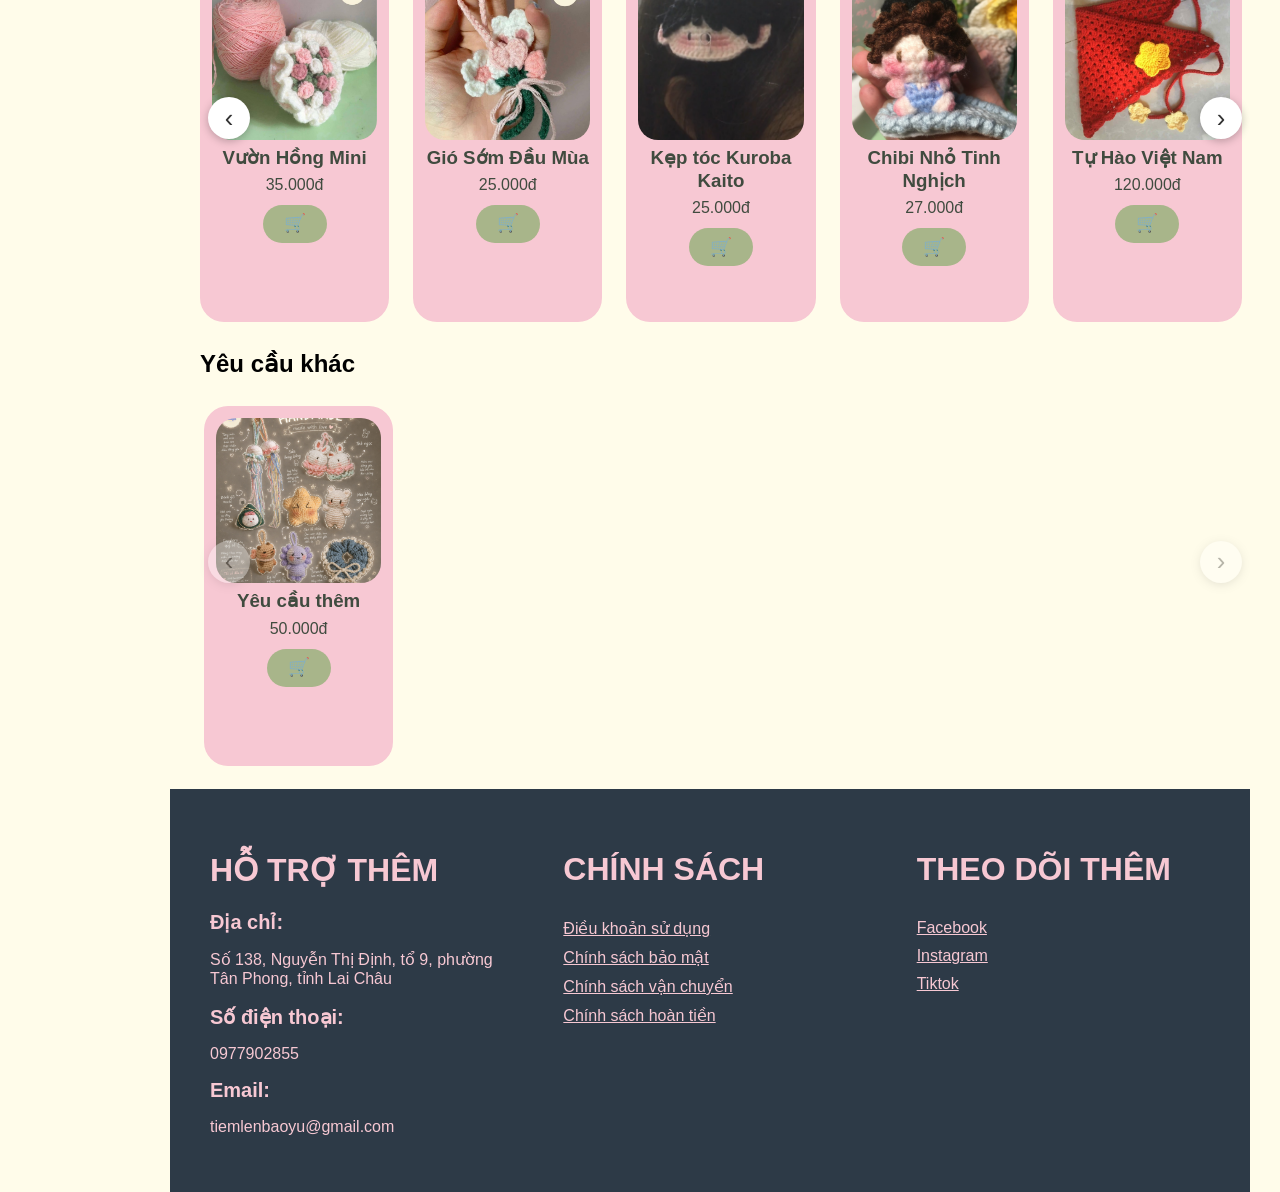
==== commit 37ee6690: "Update index.html" ====
--- a/index.html
+++ b/index.html
@@ -25,7 +25,7 @@
                   <img 
                   src="logo 1.jpg"
                   alt="logo">
-                  <strong>MY SHOP</strong>
+                  <strong>CỬA HÀNG</strong>
                </div>
 
                <nav class="menu">
@@ -313,12 +313,12 @@
       <footer id="footer">
 
          <div class="footer-column">
-            <h1> SUPPORT </h1>
+            <h1> HỖ TRỢ THÊM </h1>
             <div class="support-item">
-               <h2> Address: </h2>
+               <h2> Địa chỉ: </h2>
                   <p> Số 138, Nguyễn Thị Định, tổ 9, phường Tân Phong, tỉnh Lai Châu </p>
 
-               <h2> Phone Number: </h2>
+               <h2> Số điện thoại: </h2>
                   <p> 0977902855 </p>
 
                <h2> Email: </h2>
@@ -339,7 +339,7 @@
 
          <div class="footer-column">
             <div class="follow">
-               <h1> FOLLOW US </h1>
+               <h1> THEO DÕI THÊM </h1>
 
                <a href="https://www.facebook.com/share/1FycUF4z9r/?mibextid=wwXIfr "> Facebook </a>
                <a href="https://www.instagram.com/dbngoc_181"> Instagram </a>
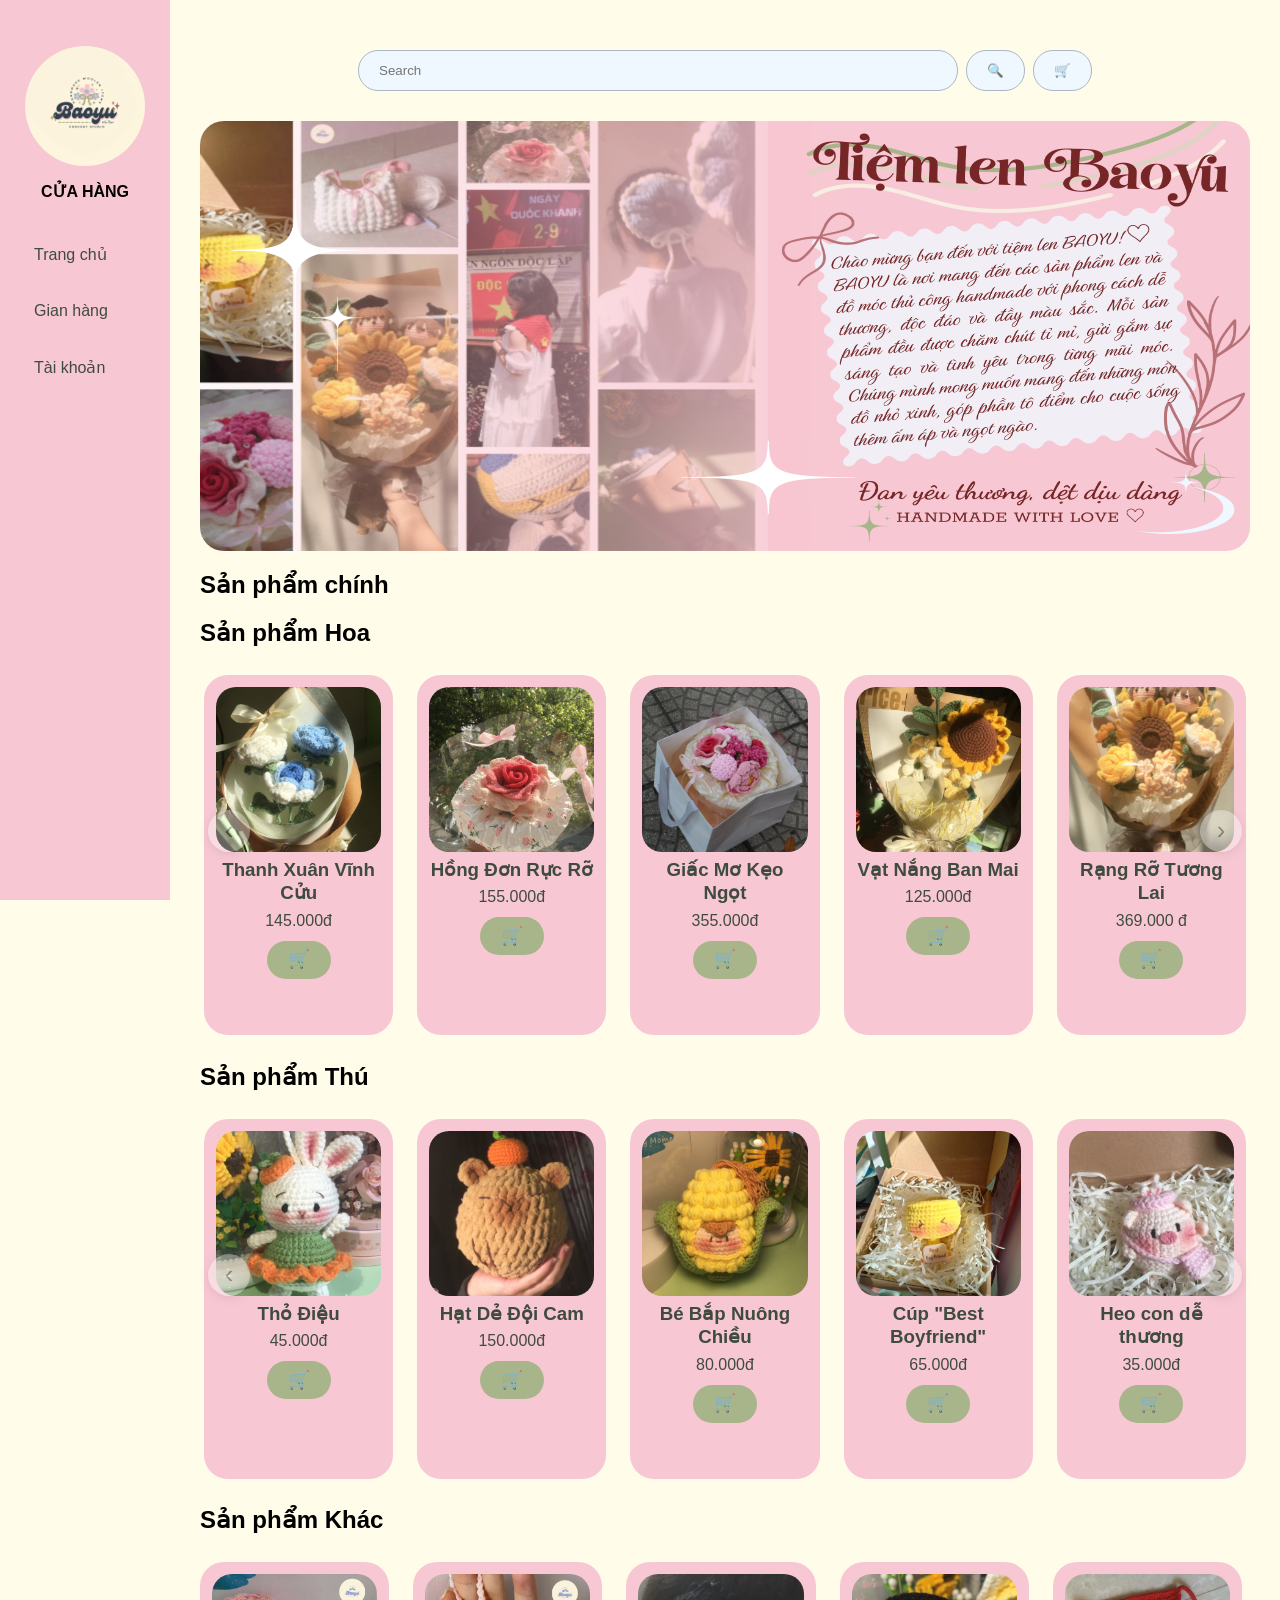
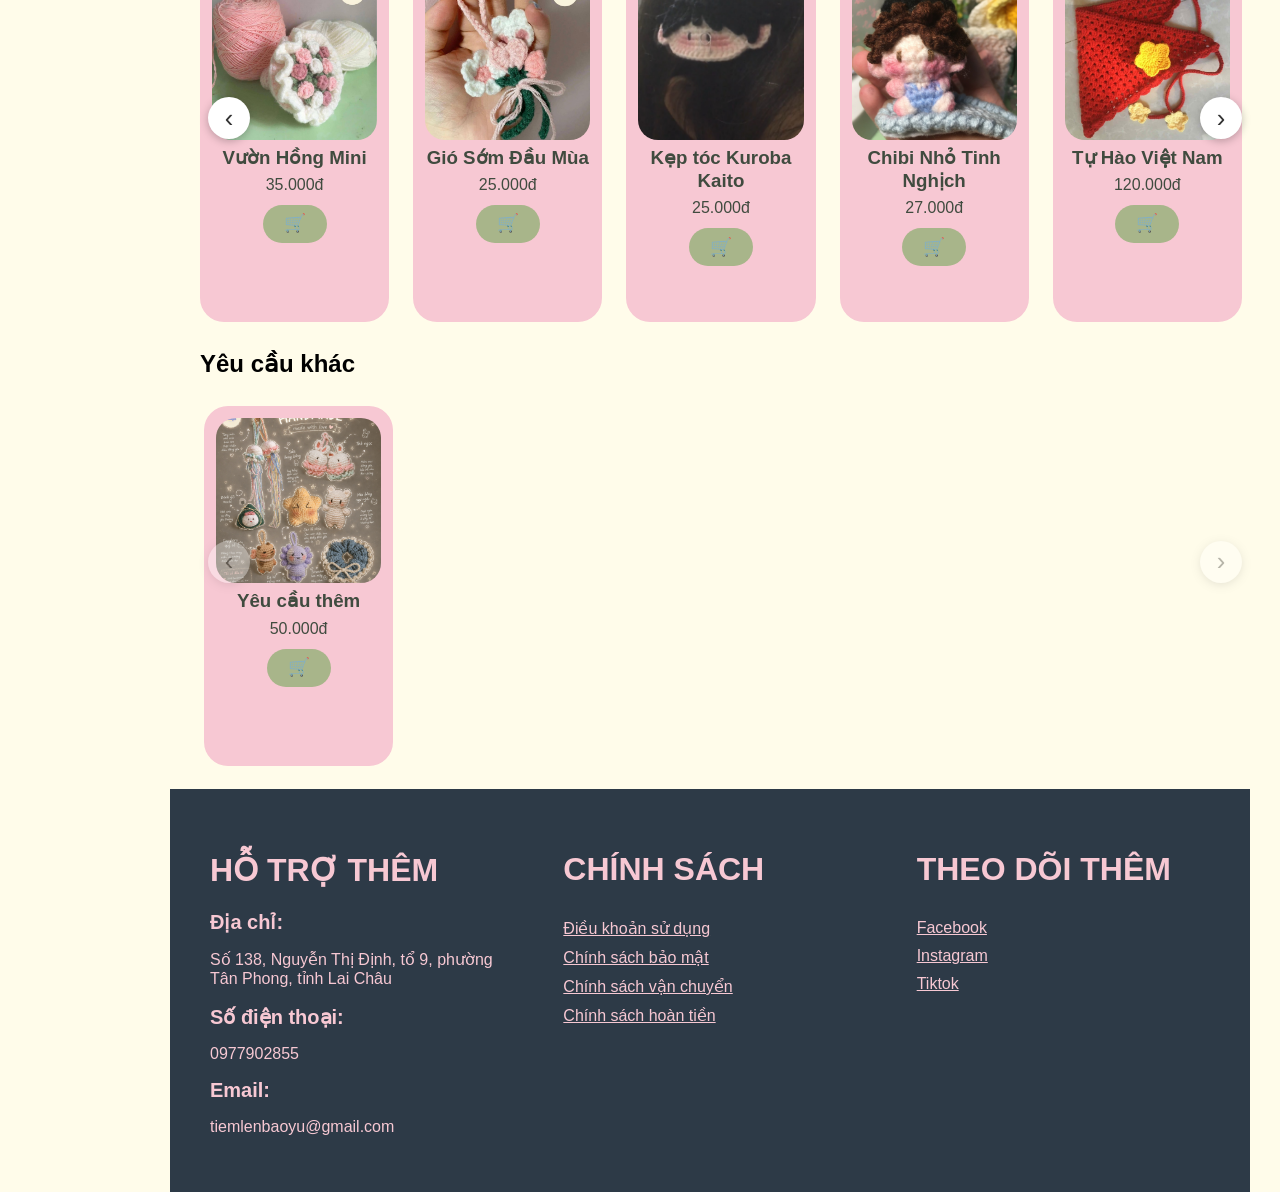
==== commit e47be52a: "Update index.html" ====
--- a/index.html
+++ b/index.html
@@ -41,6 +41,7 @@
             <section class="about-us" id="home">
                <img src="aboutus.png">
             </section>
+         </div>
 
    <!-- Gian hàng chính -->
             <section class="main-shop" id="shop">
